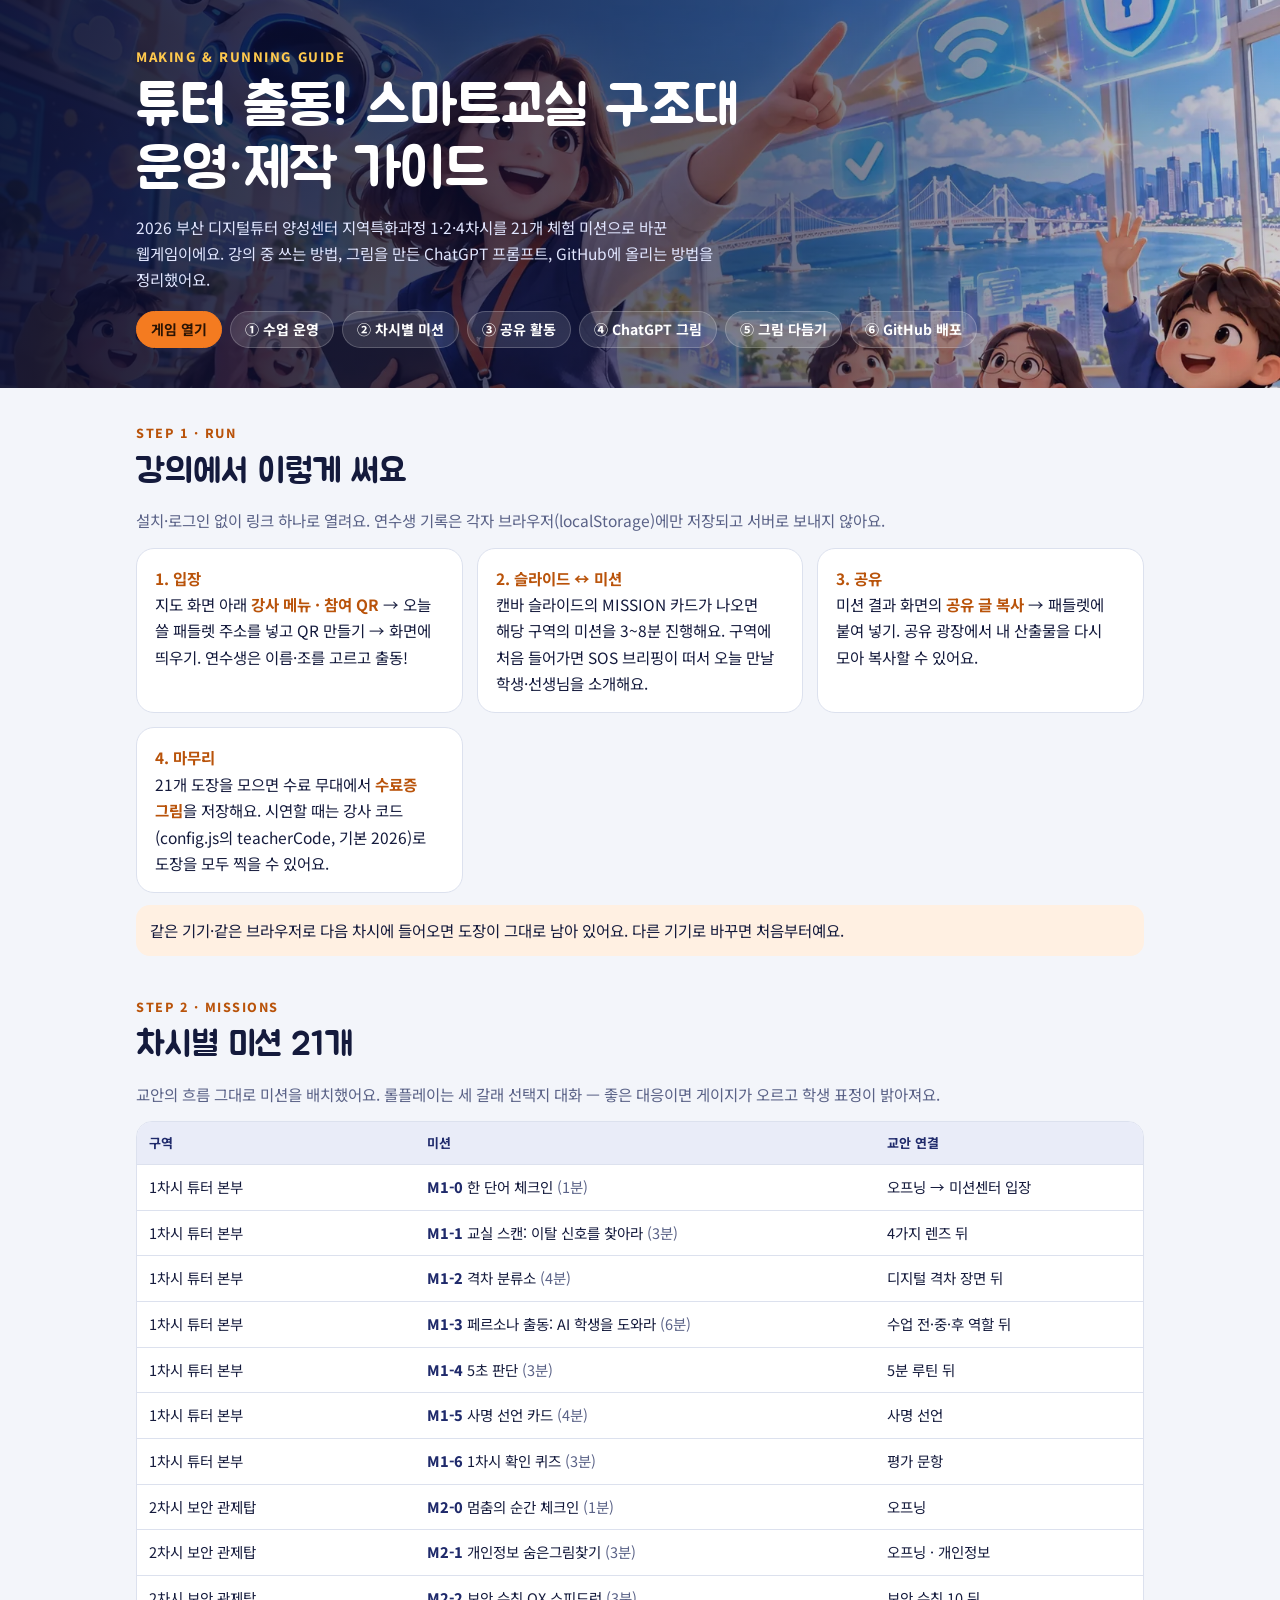
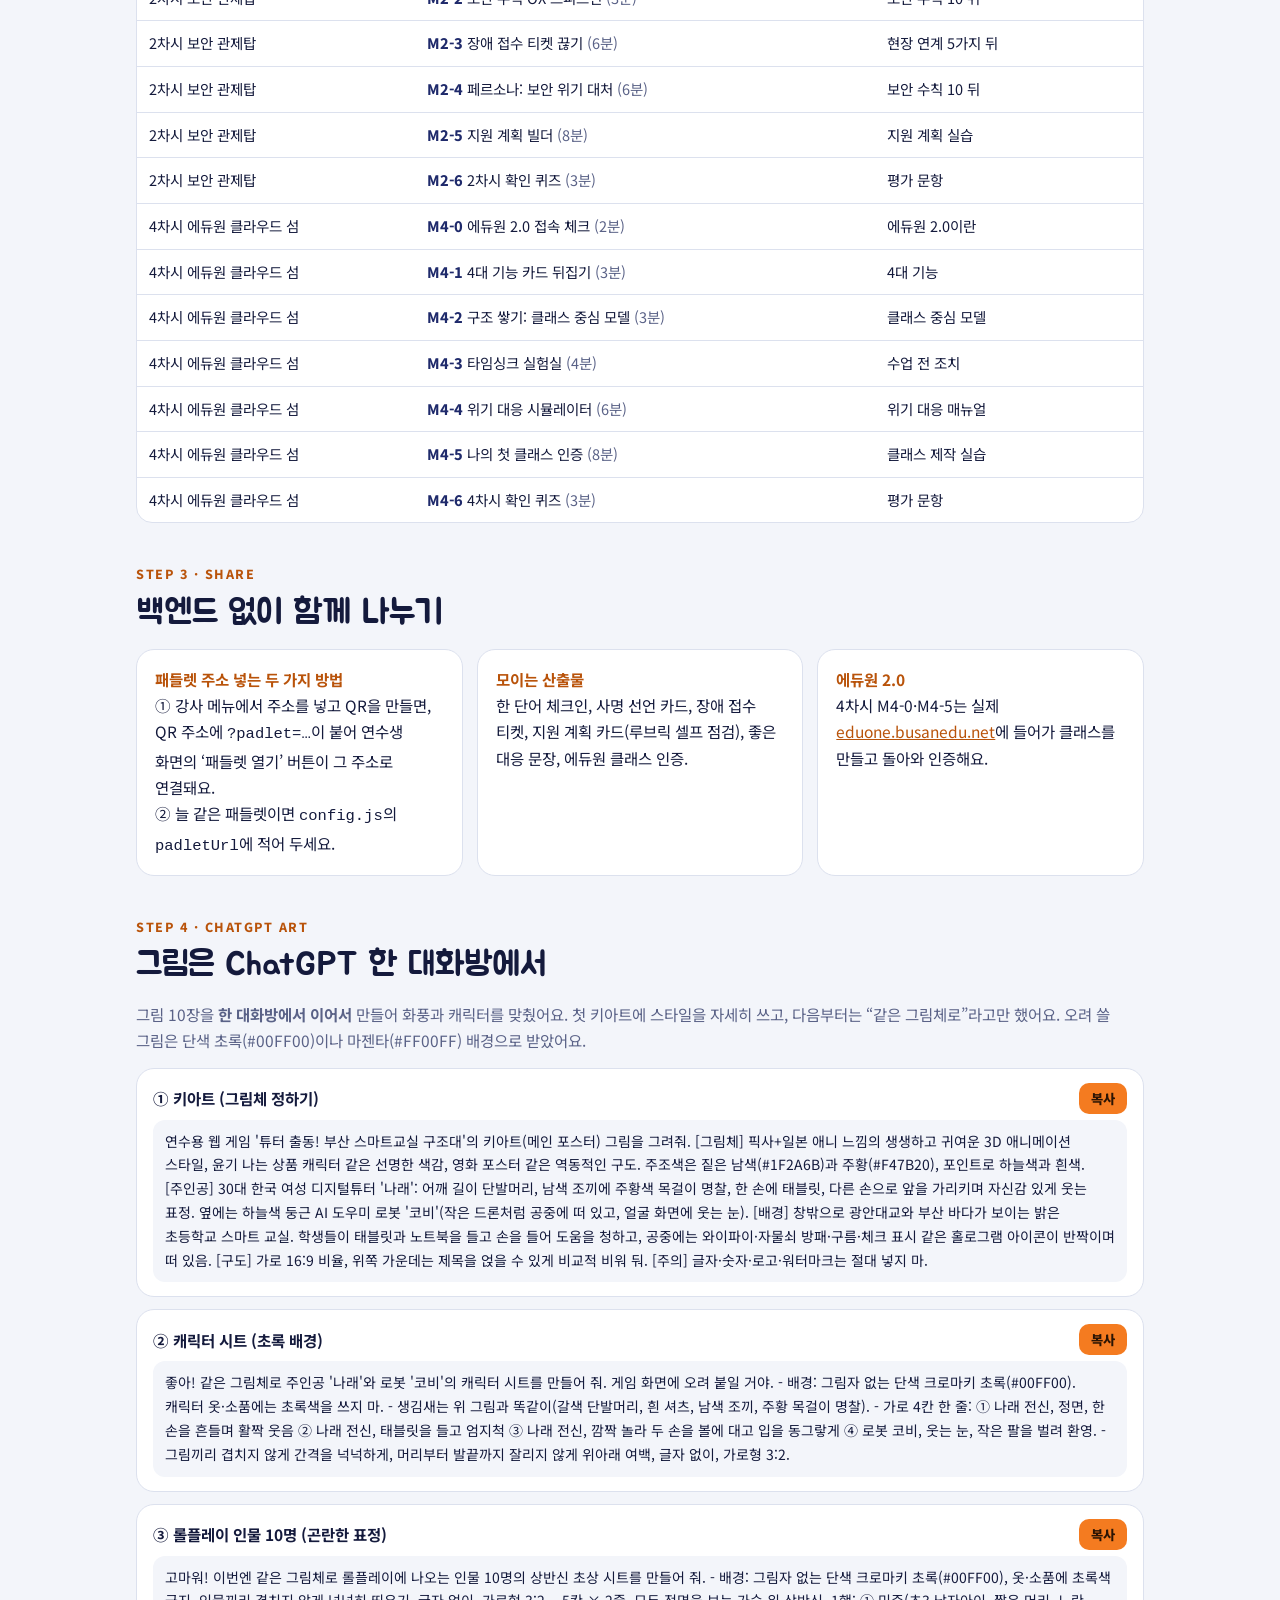
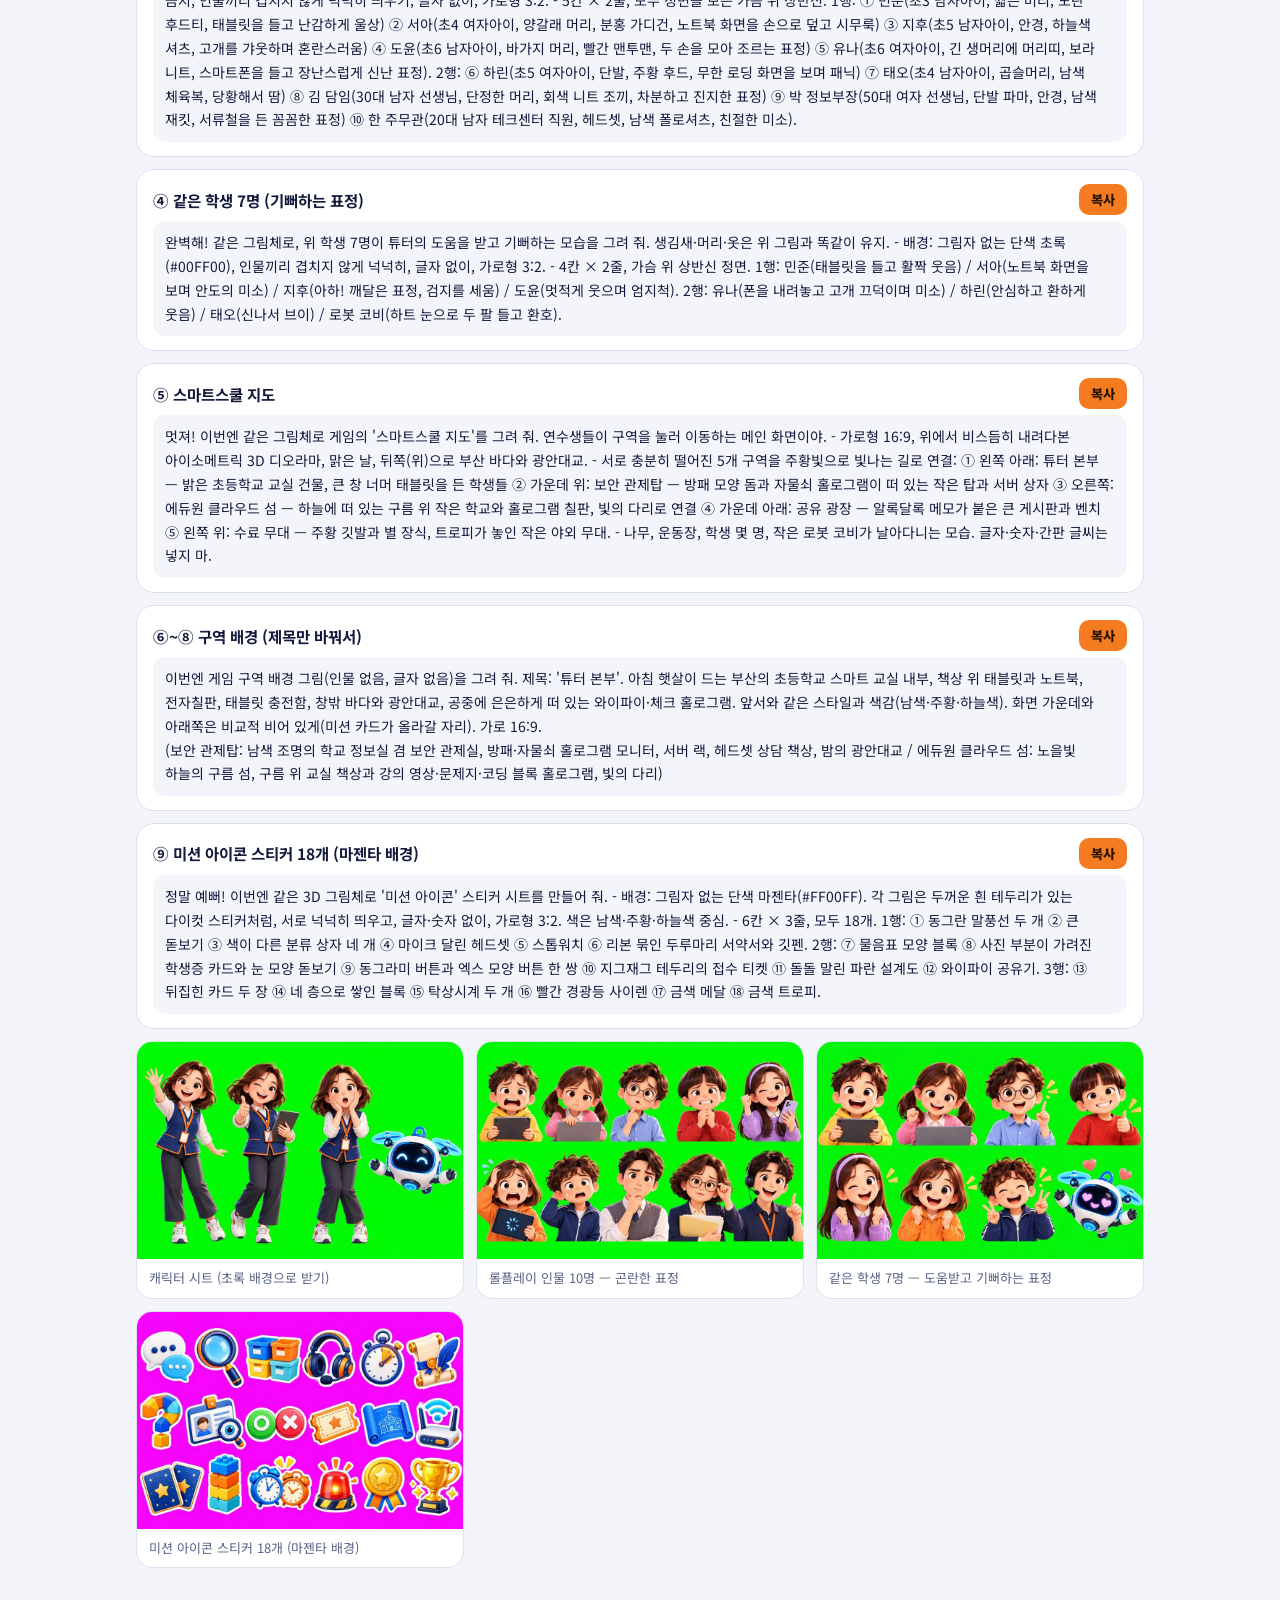
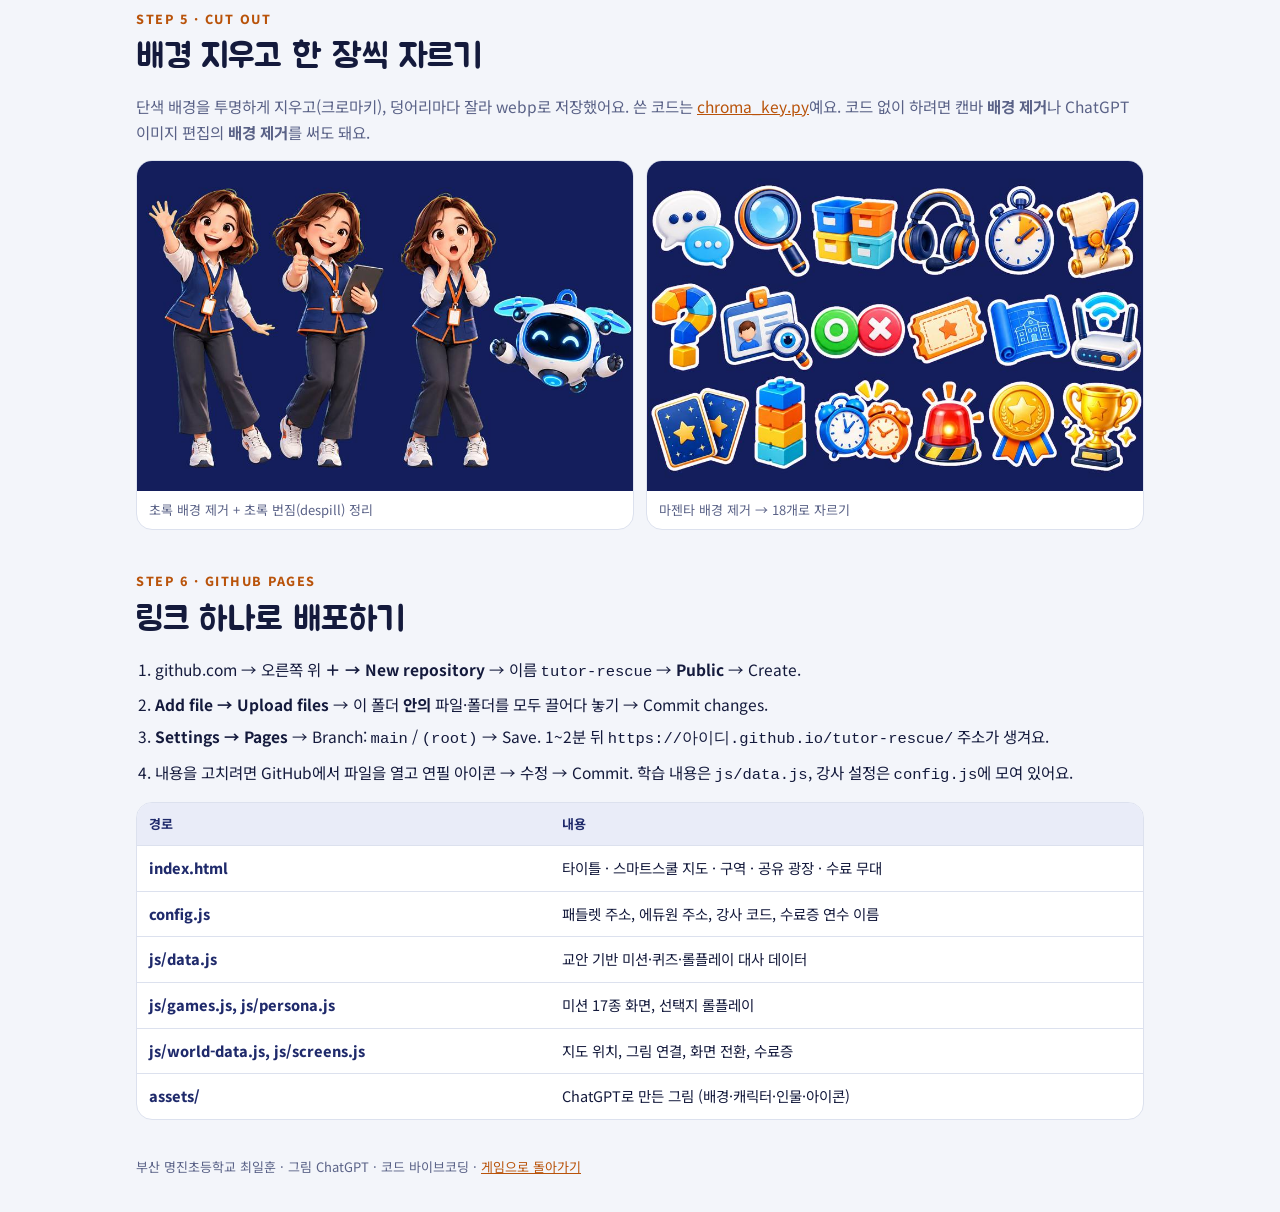
==== guide/index.html @ ffa3e4a9 "튜터 출동! 스마트교실 구조대 첫 배포 2026 부산 디지털튜터 양성센터 지역특화과정 1·2·4차시 체험 미션 웹게임. ChatGPT로 만든 키아트·지도·구역 배경·캐릭터·인물·아" ====
<!doctype html>
<html lang="ko">
<head>
<meta charset="utf-8">
<meta name="viewport" content="width=device-width, initial-scale=1, viewport-fit=cover">
<title>튜터 출동 운영 가이드</title>
<meta name="description" content="튜터 출동! 스마트교실 구조대 — 강의 운영 방법, ChatGPT 그림 프롬프트, GitHub Pages 배포 방법">
<link rel="icon" href="../assets/char/kobi_icon.png">
<link rel="preconnect" href="https://fonts.googleapis.com">
<link rel="preconnect" href="https://fonts.gstatic.com" crossorigin>
<link rel="stylesheet" href="https://fonts.googleapis.com/css2?family=Jua&family=Noto+Sans+KR:wght@400;500;700;800&display=swap">
<style>
:root{--bg:#F3F5FA;--paper:#fff;--ink:#141A3C;--muted:#5A6287;--line:#DCE1EE;--navy:#1F2A6B;--navy-soft:#E9ECF8;--orange:#F47B20;--orange-ink:#B9530A;--orange-soft:#FFF0E2;--deep:#0E1440}
@media (prefers-color-scheme: dark){:root:not([data-theme="light"]){--bg:#0D1230;--paper:#161D45;--ink:#E9ECF8;--muted:#9EA7CF;--line:#2A3368;--navy:#8FA2FF;--navy-soft:#1E2752;--orange-ink:#FFB27A;--orange-soft:#3A2614;color-scheme:dark}}
:root[data-theme="dark"]{--bg:#0D1230;--paper:#161D45;--ink:#E9ECF8;--muted:#9EA7CF;--line:#2A3368;--navy:#8FA2FF;--navy-soft:#1E2752;--orange-ink:#FFB27A;--orange-soft:#3A2614;color-scheme:dark}
*{box-sizing:border-box}
body{margin:0;background:var(--bg);color:var(--ink);font-family:"Noto Sans KR","Apple SD Gothic Neo","Malgun Gothic",system-ui,sans-serif;font-size:15.5px;line-height:1.7;word-break:keep-all;overflow-wrap:break-word}
a{color:var(--orange-ink)}
.hero{position:relative;color:#fff;background:#1B2466 url("../assets/bg/keyart.webp") center/cover no-repeat}
.hero::before{content:"";position:absolute;inset:0;background:linear-gradient(90deg,rgba(10,14,48,.93),rgba(10,14,48,.6) 60%,rgba(10,14,48,.2))}
.wrap{max-width:1040px;margin:0 auto;padding-left:max(16px,env(safe-area-inset-left,0px));padding-right:max(16px,env(safe-area-inset-right,0px))}
.hero .wrap{position:relative;padding-block:46px 40px}
.kick{font-weight:800;letter-spacing:.12em;color:#FFC94D;font-size:13px}
h1{font-family:Jua,"Noto Sans KR",sans-serif;font-weight:400;font-size:clamp(34px,5.6vw,56px);line-height:1.12;margin:8px 0 12px;text-wrap:balance}
.hero p{max-width:620px;color:#E1E6FF;margin:0}
.toc{display:flex;gap:8px;flex-wrap:wrap;margin-top:18px}
.toc a{color:#fff;text-decoration:none;background:rgba(255,255,255,.12);border:1px solid rgba(255,255,255,.2);border-radius:999px;padding:6px 14px;font-weight:700;font-size:14px}
.toc a.go{background:#F47B20;border-color:#F47B20;color:#2A1404}
section{padding-block:34px 6px}
h2{font-family:Jua,"Noto Sans KR",sans-serif;font-weight:400;font-size:clamp(26px,3.4vw,34px);margin:0 0 6px;text-wrap:balance}
h2 small{display:block;font-family:"Noto Sans KR";font-size:12.5px;font-weight:800;letter-spacing:.12em;color:var(--orange-ink)}
h3{font-size:17px;margin:18px 0 6px}
.lead{color:var(--muted);margin:0 0 14px}
.tbl{overflow-x:auto;border:1px solid var(--line);border-radius:16px;background:var(--paper)}
table{border-collapse:collapse;width:100%;min-width:640px;font-size:14.5px}
th,td{text-align:left;padding:10px 12px;border-bottom:1px solid var(--line);vertical-align:top}
th{background:var(--navy-soft);color:var(--navy);font-size:13px}
tr:last-child td{border-bottom:0}
.code{font-weight:800;color:var(--navy);white-space:nowrap}
.cards{display:grid;grid-template-columns:repeat(auto-fit,minmax(250px,1fr));gap:14px}
.card{background:var(--paper);border:1px solid var(--line);border-radius:18px;padding:16px 18px;min-width:0}
.card b{color:var(--orange-ink)}
.prompt{background:var(--paper);border:1px solid var(--line);border-radius:18px;padding:14px 16px;margin-bottom:12px;min-width:0}
.prompt .ph{display:flex;align-items:center;gap:10px;margin-bottom:6px}
.prompt .ph b{font-size:15.5px}
.prompt .ph button{margin-left:auto;appearance:none;border:0;background:var(--orange);color:#2A1404;font-weight:800;border-radius:10px;padding:6px 12px;cursor:pointer;font-family:inherit}
.prompt pre{margin:0;white-space:pre-wrap;font-family:inherit;font-size:14px;color:var(--ink);background:var(--bg);border-radius:12px;padding:10px 12px}
.shots{display:grid;grid-template-columns:repeat(auto-fit,minmax(260px,1fr));gap:12px}
.shots figure{margin:0;background:var(--paper);border:1px solid var(--line);border-radius:16px;overflow:hidden}
.shots img{display:block;width:100%;height:auto}
.shots figcaption{padding:8px 12px;font-size:13px;color:var(--muted)}
ol.steps{padding-left:1.2em;margin:0}
ol.steps li{margin:6px 0}
.note{background:var(--orange-soft);border-radius:14px;padding:12px 14px;margin-top:12px}
footer{padding-block:30px 40px;color:var(--muted);font-size:13px}
img{max-width:100%}
</style>
</head>
<body>
<header class="hero"><div class="wrap">
  <div class="kick">MAKING &amp; RUNNING GUIDE</div>
  <h1>튜터 출동! 스마트교실 구조대<br>운영·제작 가이드</h1>
  <p>2026 부산 디지털튜터 양성센터 지역특화과정 1·2·4차시를 21개 체험 미션으로 바꾼 웹게임이에요. 강의 중 쓰는 방법, 그림을 만든 ChatGPT 프롬프트, GitHub에 올리는 방법을 정리했어요.</p>
  <nav class="toc" aria-label="목차"><a class="go" href="../">게임 열기</a><a href="#run">① 수업 운영</a><a href="#map">② 차시별 미션</a><a href="#share">③ 공유 활동</a><a href="#art">④ ChatGPT 그림</a><a href="#key">⑤ 그림 다듬기</a><a href="#deploy">⑥ GitHub 배포</a></nav>
</div></header>

<main class="wrap">
<section id="run">
  <h2><small>STEP 1 · RUN</small>강의에서 이렇게 써요</h2>
  <p class="lead">설치·로그인 없이 링크 하나로 열려요. 연수생 기록은 각자 브라우저(localStorage)에만 저장되고 서버로 보내지 않아요.</p>
  <div class="cards">
    <div class="card"><b>1. 입장</b><br>지도 화면 아래 <b>강사 메뉴 · 참여 QR</b> → 오늘 쓸 패들렛 주소를 넣고 QR 만들기 → 화면에 띄우기. 연수생은 이름·조를 고르고 출동!</div>
    <div class="card"><b>2. 슬라이드 ↔ 미션</b><br>캔바 슬라이드의 MISSION 카드가 나오면 해당 구역의 미션을 3~8분 진행해요. 구역에 처음 들어가면 SOS 브리핑이 떠서 오늘 만날 학생·선생님을 소개해요.</div>
    <div class="card"><b>3. 공유</b><br>미션 결과 화면의 <b>공유 글 복사</b> → 패들렛에 붙여 넣기. 공유 광장에서 내 산출물을 다시 모아 복사할 수 있어요.</div>
    <div class="card"><b>4. 마무리</b><br>21개 도장을 모으면 수료 무대에서 <b>수료증 그림</b>을 저장해요. 시연할 때는 강사 코드(config.js의 teacherCode, 기본 2026)로 도장을 모두 찍을 수 있어요.</div>
  </div>
  <div class="note">같은 기기·같은 브라우저로 다음 차시에 들어오면 도장이 그대로 남아 있어요. 다른 기기로 바꾸면 처음부터예요.</div>
</section>

<section id="map">
  <h2><small>STEP 2 · MISSIONS</small>차시별 미션 21개</h2>
  <p class="lead">교안의 흐름 그대로 미션을 배치했어요. 롤플레이는 세 갈래 선택지 대화 — 좋은 대응이면 게이지가 오르고 학생 표정이 밝아져요.</p>
  <div class="tbl"><table>
    <thead><tr><th>구역</th><th>미션</th><th>교안 연결</th></tr></thead>
    <tbody id="mtable"></tbody>
  </table></div>
</section>

<section id="share">
  <h2><small>STEP 3 · SHARE</small>백엔드 없이 함께 나누기</h2>
  <div class="cards">
    <div class="card"><b>패들렛 주소 넣는 두 가지 방법</b><br>① 강사 메뉴에서 주소를 넣고 QR을 만들면, QR 주소에 <code>?padlet=…</code>이 붙어 연수생 화면의 ‘패들렛 열기’ 버튼이 그 주소로 연결돼요.<br>② 늘 같은 패들렛이면 <code>config.js</code>의 <code>padletUrl</code>에 적어 두세요.</div>
    <div class="card"><b>모이는 산출물</b><br>한 단어 체크인, 사명 선언 카드, 장애 접수 티켓, 지원 계획 카드(루브릭 셀프 점검), 좋은 대응 문장, 에듀원 클래스 인증.</div>
    <div class="card"><b>에듀원 2.0</b><br>4차시 M4-0·M4-5는 실제 <a href="https://eduone.busanedu.net" target="_blank" rel="noopener">eduone.busanedu.net</a>에 들어가 클래스를 만들고 돌아와 인증해요.</div>
  </div>
</section>

<section id="art">
  <h2><small>STEP 4 · CHATGPT ART</small>그림은 ChatGPT 한 대화방에서</h2>
  <p class="lead">그림 10장을 <b>한 대화방에서 이어서</b> 만들어 화풍과 캐릭터를 맞췄어요. 첫 키아트에 스타일을 자세히 쓰고, 다음부터는 “같은 그림체로”라고만 했어요. 오려 쓸 그림은 단색 초록(#00FF00)이나 마젠타(#FF00FF) 배경으로 받았어요.</p>
  <div id="prompts"></div>
  <div class="shots">
    <figure><img src="img/sheet_tutor.jpg" alt="초록 배경의 나래 튜터와 코비 캐릭터 시트" loading="lazy"><figcaption>캐릭터 시트 (초록 배경으로 받기)</figcaption></figure>
    <figure><img src="img/sheet_people.jpg" alt="학생과 선생님 10명 초상 시트" loading="lazy"><figcaption>롤플레이 인물 10명 — 곤란한 표정</figcaption></figure>
    <figure><img src="img/sheet_happy.jpg" alt="학생 7명이 기뻐하는 초상 시트" loading="lazy"><figcaption>같은 학생 7명 — 도움받고 기뻐하는 표정</figcaption></figure>
    <figure><img src="img/sheet_icons.jpg" alt="마젠타 배경의 미션 아이콘 스티커 18개" loading="lazy"><figcaption>미션 아이콘 스티커 18개 (마젠타 배경)</figcaption></figure>
  </div>
</section>

<section id="key">
  <h2><small>STEP 5 · CUT OUT</small>배경 지우고 한 장씩 자르기</h2>
  <p class="lead">단색 배경을 투명하게 지우고(크로마키), 덩어리마다 잘라 webp로 저장했어요. 쓴 코드는 <a href="chroma_key.py">chroma_key.py</a>예요. 코드 없이 하려면 캔바 <b>배경 제거</b>나 ChatGPT 이미지 편집의 <b>배경 제거</b>를 써도 돼요.</p>
  <div class="shots">
    <figure><img src="img/sheet_tutor_after.jpg" alt="배경을 지운 캐릭터 시트" loading="lazy"><figcaption>초록 배경 제거 + 초록 번짐(despill) 정리</figcaption></figure>
    <figure><img src="img/sheet_icons_after.jpg" alt="배경을 지운 아이콘 시트" loading="lazy"><figcaption>마젠타 배경 제거 → 18개로 자르기</figcaption></figure>
  </div>
</section>

<section id="deploy">
  <h2><small>STEP 6 · GITHUB PAGES</small>링크 하나로 배포하기</h2>
  <ol class="steps">
    <li>github.com → 오른쪽 위 <b>＋ → New repository</b> → 이름 <code>tutor-rescue</code> → <b>Public</b> → Create.</li>
    <li><b>Add file → Upload files</b> → 이 폴더 <b>안의</b> 파일·폴더를 모두 끌어다 놓기 → Commit changes.</li>
    <li><b>Settings → Pages</b> → Branch: <code>main</code> / <code>(root)</code> → Save. 1~2분 뒤 <code>https://아이디.github.io/tutor-rescue/</code> 주소가 생겨요.</li>
    <li>내용을 고치려면 GitHub에서 파일을 열고 연필 아이콘 → 수정 → Commit. 학습 내용은 <code>js/data.js</code>, 강사 설정은 <code>config.js</code>에 모여 있어요.</li>
  </ol>
  <div class="tbl" style="margin-top:14px"><table>
    <thead><tr><th>경로</th><th>내용</th></tr></thead>
    <tbody>
      <tr><td class="code">index.html</td><td>타이틀 · 스마트스쿨 지도 · 구역 · 공유 광장 · 수료 무대</td></tr>
      <tr><td class="code">config.js</td><td>패들렛 주소, 에듀원 주소, 강사 코드, 수료증 연수 이름</td></tr>
      <tr><td class="code">js/data.js</td><td>교안 기반 미션·퀴즈·롤플레이 대사 데이터</td></tr>
      <tr><td class="code">js/games.js, js/persona.js</td><td>미션 17종 화면, 선택지 롤플레이</td></tr>
      <tr><td class="code">js/world-data.js, js/screens.js</td><td>지도 위치, 그림 연결, 화면 전환, 수료증</td></tr>
      <tr><td class="code">assets/</td><td>ChatGPT로 만든 그림 (배경·캐릭터·인물·아이콘)</td></tr>
    </tbody>
  </table></div>
</section>
</main>
<footer class="wrap">부산 명진초등학교 최일훈 · 그림 ChatGPT · 코드 바이브코딩 · <a href="../">게임으로 돌아가기</a></footer>

<script src="../js/data.js"></script>
<script>
const ZN = {s1: "1차시 튜터 본부", s2: "2차시 보안 관제탑", s4: "4차시 에듀원 클라우드 섬"};
const LINK = {
  "m1-0":"오프닝 → 미션센터 입장","m1-1":"4가지 렌즈 뒤","m1-2":"디지털 격차 장면 뒤","m1-3":"수업 전·중·후 역할 뒤","m1-4":"5분 루틴 뒤","m1-5":"사명 선언","m1-6":"평가 문항",
  "m2-0":"오프닝","m2-1":"오프닝 · 개인정보","m2-2":"보안 수칙 10 뒤","m2-3":"현장 연계 5가지 뒤","m2-4":"보안 수칙 10 뒤","m2-5":"지원 계획 실습","m2-6":"평가 문항",
  "m4-0":"에듀원 2.0이란","m4-1":"4대 기능","m4-2":"클래스 중심 모델","m4-3":"수업 전 조치","m4-4":"위기 대응 매뉴얼","m4-5":"클래스 제작 실습","m4-6":"평가 문항"};
const esc = v => String(v).replace(/[&<>"']/g, c => ({"&":"&amp;","<":"&lt;",">":"&gt;",'"':"&quot;","'":"&#39;"}[c]));
document.getElementById("mtable").innerHTML = MISSIONS.map(m => `<tr><td>${ZN[m.s]}</td><td><span class="code">${m.code}</span> ${esc(m.title)} <span style="color:var(--muted)">(${esc(m.time)})</span></td><td>${esc(LINK[m.id] || "")}</td></tr>`).join("");
const PROMPTS = [
  ["① 키아트 (그림체 정하기)", "연수용 웹 게임 '튜터 출동! 부산 스마트교실 구조대'의 키아트(메인 포스터) 그림을 그려줘. [그림체] 픽사+일본 애니 느낌의 생생하고 귀여운 3D 애니메이션 스타일, 윤기 나는 상품 캐릭터 같은 선명한 색감, 영화 포스터 같은 역동적인 구도. 주조색은 짙은 남색(#1F2A6B)과 주황(#F47B20), 포인트로 하늘색과 흰색. [주인공] 30대 한국 여성 디지털튜터 '나래': 어깨 길이 단발머리, 남색 조끼에 주황색 목걸이 명찰, 한 손에 태블릿, 다른 손으로 앞을 가리키며 자신감 있게 웃는 표정. 옆에는 하늘색 둥근 AI 도우미 로봇 '코비'(작은 드론처럼 공중에 떠 있고, 얼굴 화면에 웃는 눈). [배경] 창밖으로 광안대교와 부산 바다가 보이는 밝은 초등학교 스마트 교실. 학생들이 태블릿과 노트북을 들고 손을 들어 도움을 청하고, 공중에는 와이파이·자물쇠 방패·구름·체크 표시 같은 홀로그램 아이콘이 반짝이며 떠 있음. [구도] 가로 16:9 비율, 위쪽 가운데는 제목을 얹을 수 있게 비교적 비워 둬. [주의] 글자·숫자·로고·워터마크는 절대 넣지 마."],
  ["② 캐릭터 시트 (초록 배경)", "좋아! 같은 그림체로 주인공 '나래'와 로봇 '코비'의 캐릭터 시트를 만들어 줘. 게임 화면에 오려 붙일 거야. - 배경: 그림자 없는 단색 크로마키 초록(#00FF00). 캐릭터 옷·소품에는 초록색을 쓰지 마. - 생김새는 위 그림과 똑같이(갈색 단발머리, 흰 셔츠, 남색 조끼, 주황 목걸이 명찰). - 가로 4칸 한 줄: ① 나래 전신, 정면, 한 손을 흔들며 활짝 웃음 ② 나래 전신, 태블릿을 들고 엄지척 ③ 나래 전신, 깜짝 놀라 두 손을 볼에 대고 입을 동그랗게 ④ 로봇 코비, 웃는 눈, 작은 팔을 벌려 환영. - 그림끼리 겹치지 않게 간격을 넉넉하게, 머리부터 발끝까지 잘리지 않게 위아래 여백, 글자 없이, 가로형 3:2."],
  ["③ 롤플레이 인물 10명 (곤란한 표정)", "고마워! 이번엔 같은 그림체로 롤플레이에 나오는 인물 10명의 상반신 초상 시트를 만들어 줘. - 배경: 그림자 없는 단색 크로마키 초록(#00FF00), 옷·소품에 초록색 금지, 인물끼리 겹치지 않게 넉넉히 띄우기, 글자 없이, 가로형 3:2. - 5칸 × 2줄, 모두 정면을 보는 가슴 위 상반신. 1행: ① 민준(초3 남자아이, 짧은 머리, 노란 후드티, 태블릿을 들고 난감하게 울상) ② 서아(초4 여자아이, 양갈래 머리, 분홍 가디건, 노트북 화면을 손으로 덮고 시무룩) ③ 지후(초5 남자아이, 안경, 하늘색 셔츠, 고개를 갸웃하며 혼란스러움) ④ 도윤(초6 남자아이, 바가지 머리, 빨간 맨투맨, 두 손을 모아 조르는 표정) ⑤ 유나(초6 여자아이, 긴 생머리에 머리띠, 보라 니트, 스마트폰을 들고 장난스럽게 신난 표정). 2행: ⑥ 하린(초5 여자아이, 단발, 주황 후드, 무한 로딩 화면을 보며 패닉) ⑦ 태오(초4 남자아이, 곱슬머리, 남색 체육복, 당황해서 땀) ⑧ 김 담임(30대 남자 선생님, 단정한 머리, 회색 니트 조끼, 차분하고 진지한 표정) ⑨ 박 정보부장(50대 여자 선생님, 단발 파마, 안경, 남색 재킷, 서류철을 든 꼼꼼한 표정) ⑩ 한 주무관(20대 남자 테크센터 직원, 헤드셋, 남색 폴로셔츠, 친절한 미소)."],
  ["④ 같은 학생 7명 (기뻐하는 표정)", "완벽해! 같은 그림체로, 위 학생 7명이 튜터의 도움을 받고 기뻐하는 모습을 그려 줘. 생김새·머리·옷은 위 그림과 똑같이 유지. - 배경: 그림자 없는 단색 초록(#00FF00), 인물끼리 겹치지 않게 넉넉히, 글자 없이, 가로형 3:2. - 4칸 × 2줄, 가슴 위 상반신 정면. 1행: 민준(태블릿을 들고 활짝 웃음) / 서아(노트북 화면을 보며 안도의 미소) / 지후(아하! 깨달은 표정, 검지를 세움) / 도윤(멋적게 웃으며 엄지척). 2행: 유나(폰을 내려놓고 고개 끄덕이며 미소) / 하린(안심하고 환하게 웃음) / 태오(신나서 브이) / 로봇 코비(하트 눈으로 두 팔 들고 환호)."],
  ["⑤ 스마트스쿨 지도", "멋져! 이번엔 같은 그림체로 게임의 '스마트스쿨 지도'를 그려 줘. 연수생들이 구역을 눌러 이동하는 메인 화면이야. - 가로형 16:9, 위에서 비스듬히 내려다본 아이소메트릭 3D 디오라마, 맑은 날, 뒤쪽(위)으로 부산 바다와 광안대교. - 서로 충분히 떨어진 5개 구역을 주황빛으로 빛나는 길로 연결: ① 왼쪽 아래: 튜터 본부 — 밝은 초등학교 교실 건물, 큰 창 너머 태블릿을 든 학생들 ② 가운데 위: 보안 관제탑 — 방패 모양 돔과 자물쇠 홀로그램이 떠 있는 작은 탑과 서버 상자 ③ 오른쪽: 에듀원 클라우드 섬 — 하늘에 떠 있는 구름 위 작은 학교와 홀로그램 칠판, 빛의 다리로 연결 ④ 가운데 아래: 공유 광장 — 알록달록 메모가 붙은 큰 게시판과 벤치 ⑤ 왼쪽 위: 수료 무대 — 주황 깃발과 별 장식, 트로피가 놓인 작은 야외 무대. - 나무, 운동장, 학생 몇 명, 작은 로봇 코비가 날아다니는 모습. 글자·숫자·간판 글씨는 넣지 마."],
  ["⑥~⑧ 구역 배경 (제목만 바꿔서)", "이번엔 게임 구역 배경 그림(인물 없음, 글자 없음)을 그려 줘. 제목: '튜터 본부'. 아침 햇살이 드는 부산의 초등학교 스마트 교실 내부, 책상 위 태블릿과 노트북, 전자칠판, 태블릿 충전함, 창밖 바다와 광안대교, 공중에 은은하게 떠 있는 와이파이·체크 홀로그램. 앞서와 같은 스타일과 색감(남색·주황·하늘색). 화면 가운데와 아래쪽은 비교적 비어 있게(미션 카드가 올라갈 자리). 가로 16:9.\n(보안 관제탑: 남색 조명의 학교 정보실 겸 보안 관제실, 방패·자물쇠 홀로그램 모니터, 서버 랙, 헤드셋 상담 책상, 밤의 광안대교 / 에듀원 클라우드 섬: 노을빛 하늘의 구름 섬, 구름 위 교실 책상과 강의 영상·문제지·코딩 블록 홀로그램, 빛의 다리)"],
  ["⑨ 미션 아이콘 스티커 18개 (마젠타 배경)", "정말 예뻐! 이번엔 같은 3D 그림체로 '미션 아이콘' 스티커 시트를 만들어 줘. - 배경: 그림자 없는 단색 마젠타(#FF00FF). 각 그림은 두꺼운 흰 테두리가 있는 다이컷 스티커처럼, 서로 넉넉히 띄우고, 글자·숫자 없이, 가로형 3:2. 색은 남색·주황·하늘색 중심. - 6칸 × 3줄, 모두 18개. 1행: ① 동그란 말풍선 두 개 ② 큰 돋보기 ③ 색이 다른 분류 상자 네 개 ④ 마이크 달린 헤드셋 ⑤ 스톱워치 ⑥ 리본 묶인 두루마리 서약서와 깃펜. 2행: ⑦ 물음표 모양 블록 ⑧ 사진 부분이 가려진 학생증 카드와 눈 모양 돋보기 ⑨ 동그라미 버튼과 엑스 모양 버튼 한 쌍 ⑩ 지그재그 테두리의 접수 티켓 ⑪ 돌돌 말린 파란 설계도 ⑫ 와이파이 공유기. 3행: ⑬ 뒤집힌 카드 두 장 ⑭ 네 층으로 쌓인 블록 ⑮ 탁상시계 두 개 ⑯ 빨간 경광등 사이렌 ⑰ 금색 메달 ⑱ 금색 트로피."]
];
document.getElementById("prompts").innerHTML = PROMPTS.map((p, i) => `<div class="prompt"><div class="ph"><b>${esc(p[0])}</b><button type="button" data-i="${i}">복사</button></div><pre>${esc(p[1])}</pre></div>`).join("");
document.getElementById("prompts").addEventListener("click", async e => {
  const b = e.target.closest("button[data-i]"); if (!b) return;
  const t = PROMPTS[+b.dataset.i][1];
  try { await navigator.clipboard.writeText(t); b.textContent = "복사됨"; } catch (err) { const pre = b.closest(".prompt").querySelector("pre"); const r = document.createRange(); r.selectNodeContents(pre); const s = getSelection(); s.removeAllRanges(); s.addRange(r); b.textContent = "선택됨 · Ctrl+C"; }
  setTimeout(() => b.textContent = "복사", 1600);
});
</script>
</body>
</html>
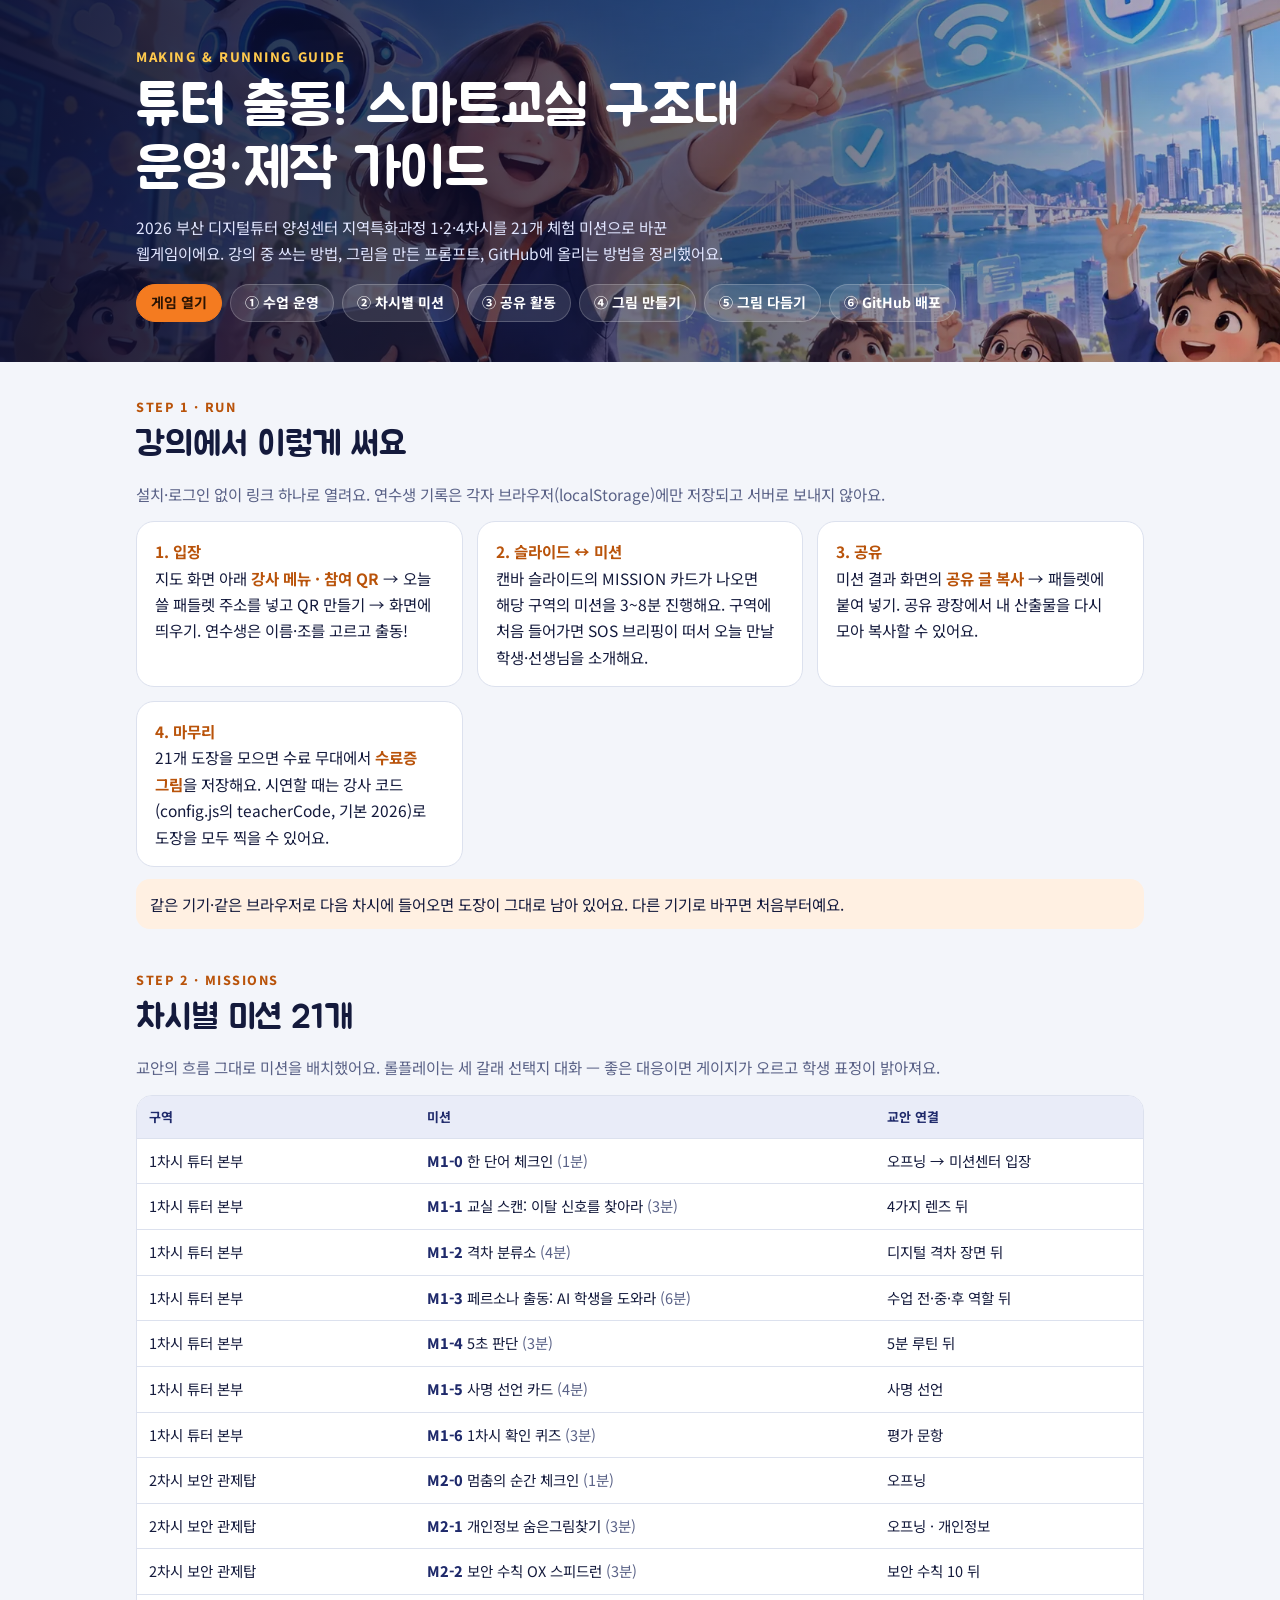
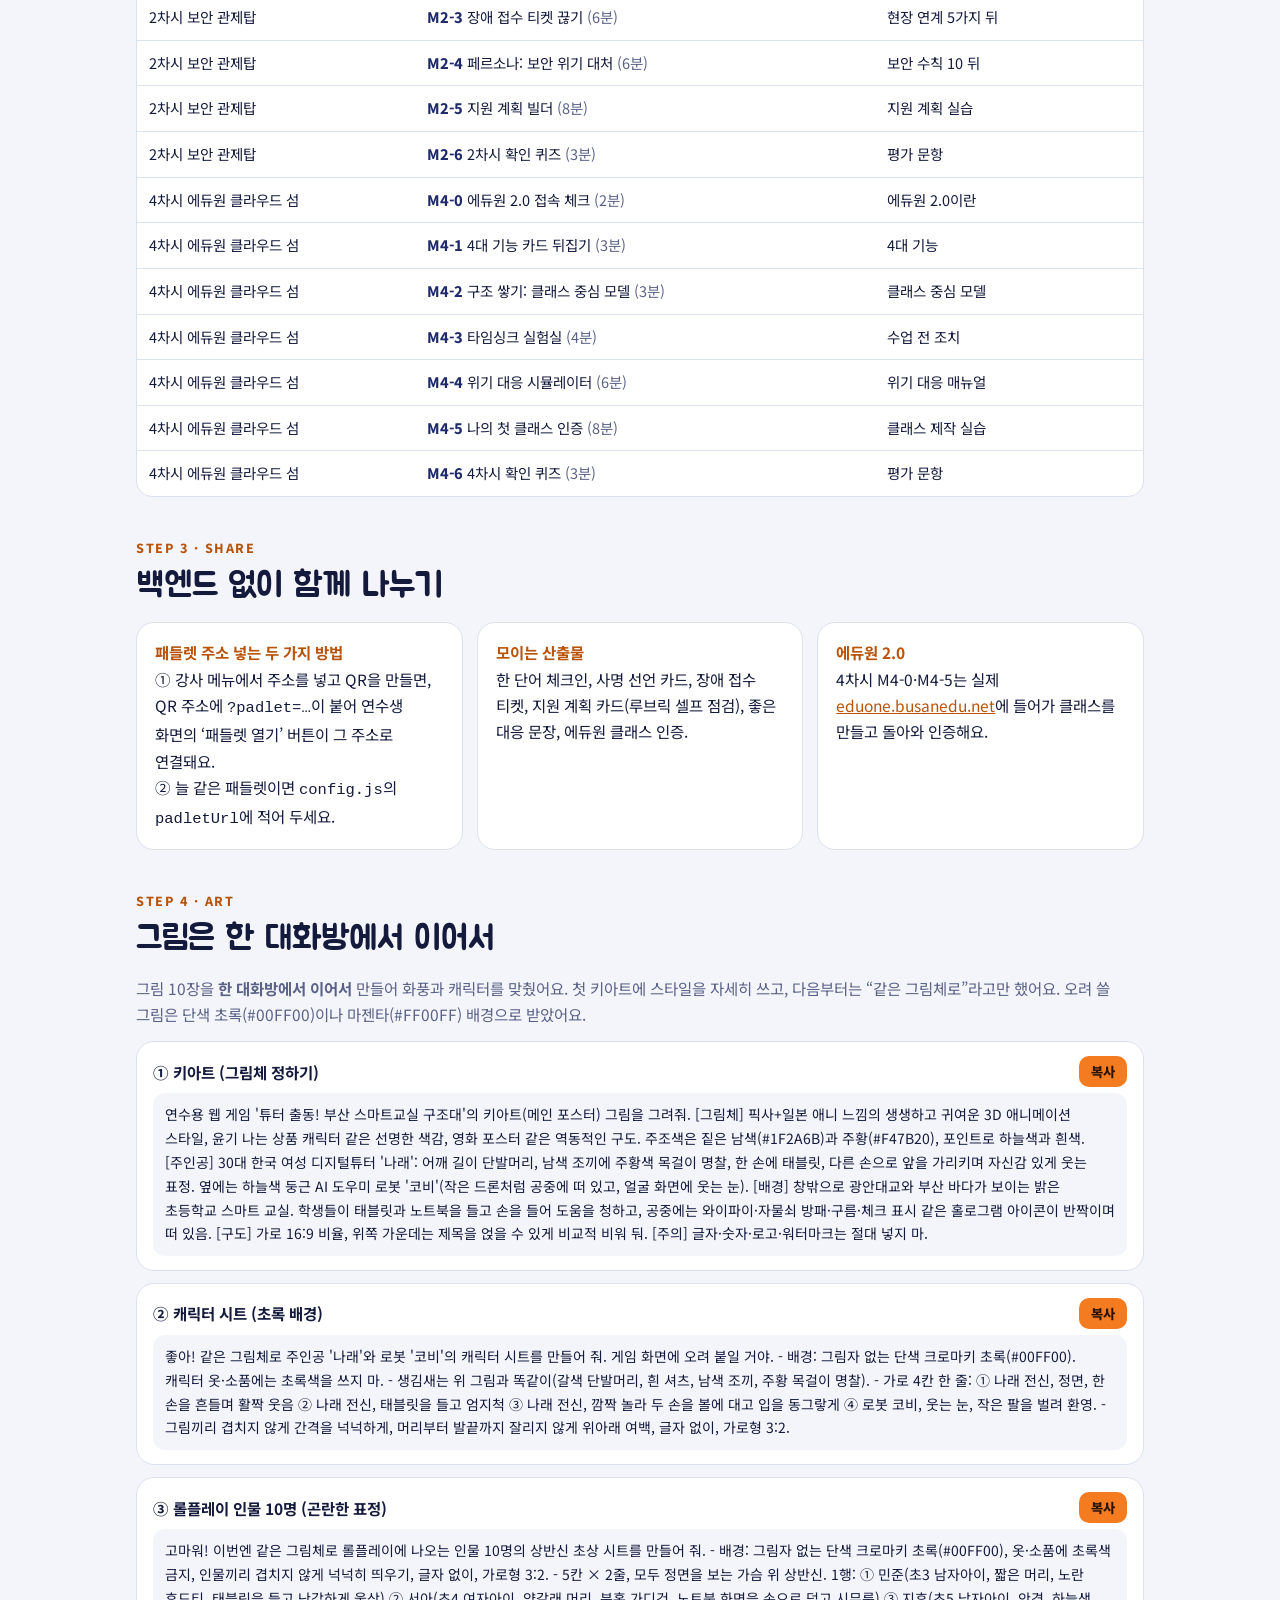
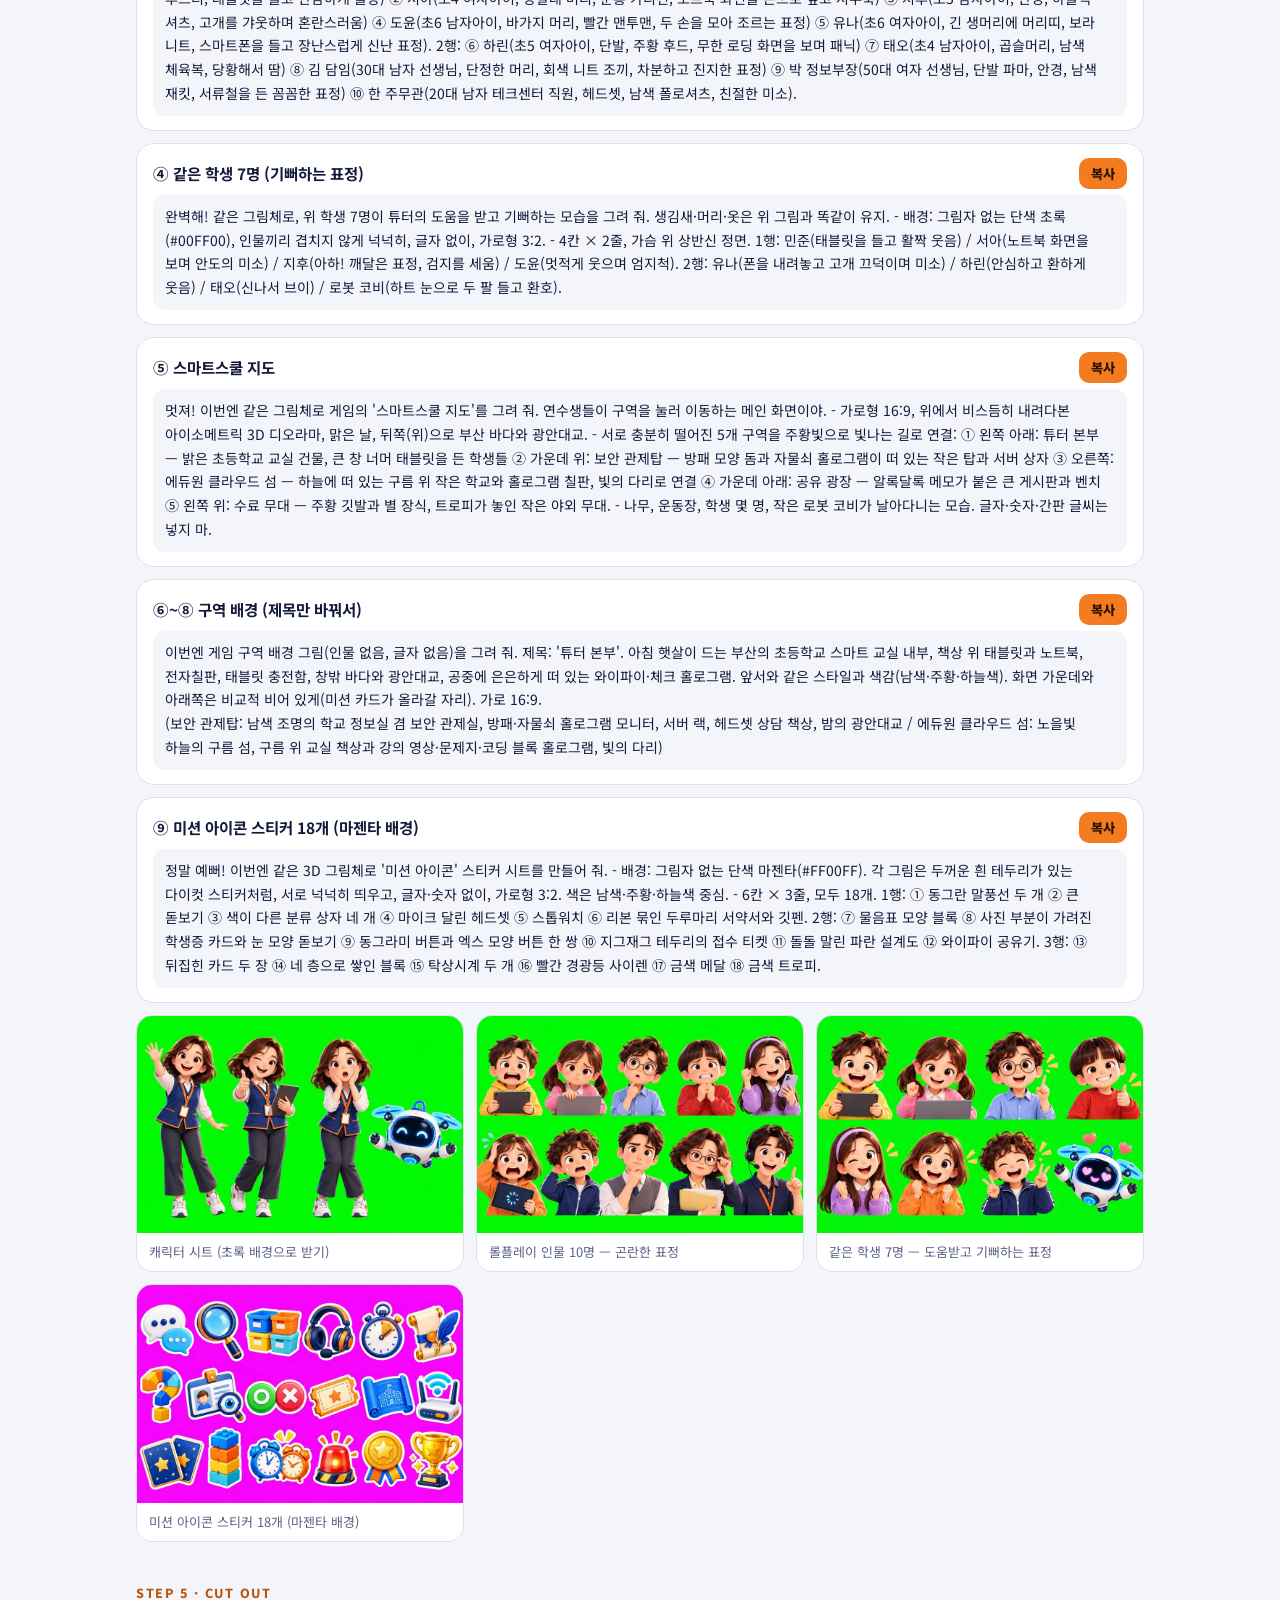
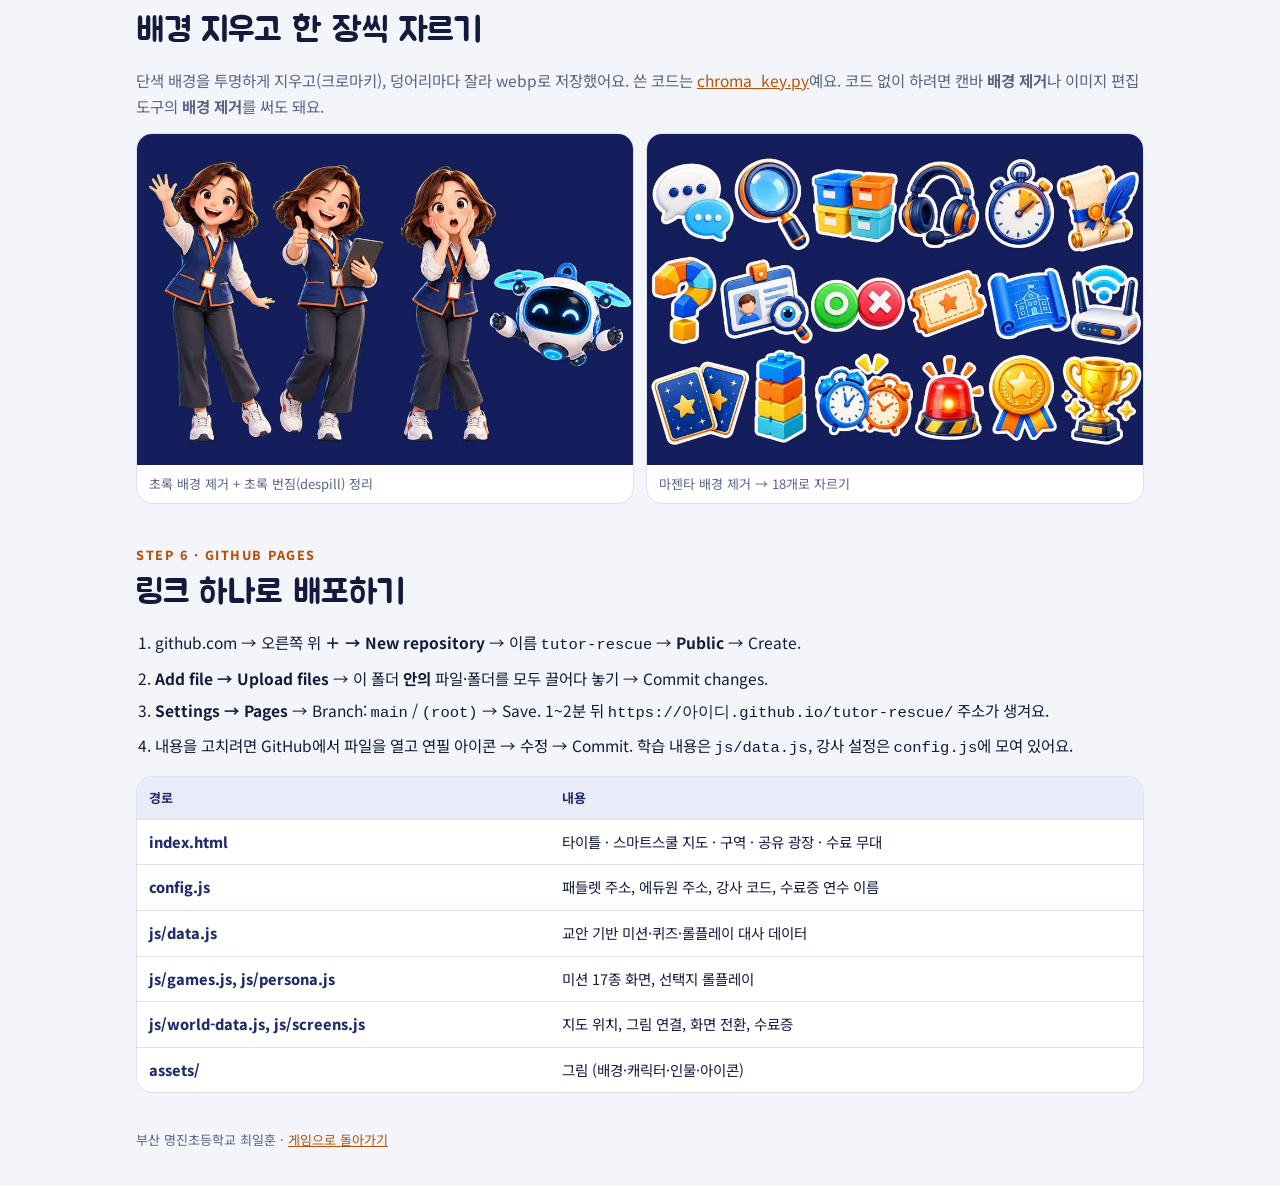
==== commit 7b3a2187: "제작 도구 표기(ChatGPT·바이브코딩) 문구 삭제 Co-Authored-By: Claude Opus 5.5 <noreply@anthropic.com> Claude-Session" ====
--- a/guide/index.html
+++ b/guide/index.html
@@ -4,7 +4,7 @@
 <meta charset="utf-8">
 <meta name="viewport" content="width=device-width, initial-scale=1, viewport-fit=cover">
 <title>튜터 출동 운영 가이드</title>
-<meta name="description" content="튜터 출동! 스마트교실 구조대 — 강의 운영 방법, ChatGPT 그림 프롬프트, GitHub Pages 배포 방법">
+<meta name="description" content="튜터 출동! 스마트교실 구조대 — 강의 운영 방법, 그림 프롬프트, GitHub Pages 배포 방법">
 <link rel="icon" href="../assets/char/kobi_icon.png">
 <link rel="preconnect" href="https://fonts.googleapis.com">
 <link rel="preconnect" href="https://fonts.gstatic.com" crossorigin>
@@ -60,8 +60,8 @@
 <header class="hero"><div class="wrap">
   <div class="kick">MAKING &amp; RUNNING GUIDE</div>
   <h1>튜터 출동! 스마트교실 구조대<br>운영·제작 가이드</h1>
-  <p>2026 부산 디지털튜터 양성센터 지역특화과정 1·2·4차시를 21개 체험 미션으로 바꾼 웹게임이에요. 강의 중 쓰는 방법, 그림을 만든 ChatGPT 프롬프트, GitHub에 올리는 방법을 정리했어요.</p>
-  <nav class="toc" aria-label="목차"><a class="go" href="../">게임 열기</a><a href="#run">① 수업 운영</a><a href="#map">② 차시별 미션</a><a href="#share">③ 공유 활동</a><a href="#art">④ ChatGPT 그림</a><a href="#key">⑤ 그림 다듬기</a><a href="#deploy">⑥ GitHub 배포</a></nav>
+  <p>2026 부산 디지털튜터 양성센터 지역특화과정 1·2·4차시를 21개 체험 미션으로 바꾼 웹게임이에요. 강의 중 쓰는 방법, 그림을 만든 프롬프트, GitHub에 올리는 방법을 정리했어요.</p>
+  <nav class="toc" aria-label="목차"><a class="go" href="../">게임 열기</a><a href="#run">① 수업 운영</a><a href="#map">② 차시별 미션</a><a href="#share">③ 공유 활동</a><a href="#art">④ 그림 만들기</a><a href="#key">⑤ 그림 다듬기</a><a href="#deploy">⑥ GitHub 배포</a></nav>
 </div></header>
 
 <main class="wrap">
@@ -96,7 +96,7 @@
 </section>
 
 <section id="art">
-  <h2><small>STEP 4 · CHATGPT ART</small>그림은 ChatGPT 한 대화방에서</h2>
+  <h2><small>STEP 4 · ART</small>그림은 한 대화방에서 이어서</h2>
   <p class="lead">그림 10장을 <b>한 대화방에서 이어서</b> 만들어 화풍과 캐릭터를 맞췄어요. 첫 키아트에 스타일을 자세히 쓰고, 다음부터는 “같은 그림체로”라고만 했어요. 오려 쓸 그림은 단색 초록(#00FF00)이나 마젠타(#FF00FF) 배경으로 받았어요.</p>
   <div id="prompts"></div>
   <div class="shots">
@@ -109,7 +109,7 @@
 
 <section id="key">
   <h2><small>STEP 5 · CUT OUT</small>배경 지우고 한 장씩 자르기</h2>
-  <p class="lead">단색 배경을 투명하게 지우고(크로마키), 덩어리마다 잘라 webp로 저장했어요. 쓴 코드는 <a href="chroma_key.py">chroma_key.py</a>예요. 코드 없이 하려면 캔바 <b>배경 제거</b>나 ChatGPT 이미지 편집의 <b>배경 제거</b>를 써도 돼요.</p>
+  <p class="lead">단색 배경을 투명하게 지우고(크로마키), 덩어리마다 잘라 webp로 저장했어요. 쓴 코드는 <a href="chroma_key.py">chroma_key.py</a>예요. 코드 없이 하려면 캔바 <b>배경 제거</b>나 이미지 편집 도구의 <b>배경 제거</b>를 써도 돼요.</p>
   <div class="shots">
     <figure><img src="img/sheet_tutor_after.jpg" alt="배경을 지운 캐릭터 시트" loading="lazy"><figcaption>초록 배경 제거 + 초록 번짐(despill) 정리</figcaption></figure>
     <figure><img src="img/sheet_icons_after.jpg" alt="배경을 지운 아이콘 시트" loading="lazy"><figcaption>마젠타 배경 제거 → 18개로 자르기</figcaption></figure>
@@ -132,12 +132,12 @@
       <tr><td class="code">js/data.js</td><td>교안 기반 미션·퀴즈·롤플레이 대사 데이터</td></tr>
       <tr><td class="code">js/games.js, js/persona.js</td><td>미션 17종 화면, 선택지 롤플레이</td></tr>
       <tr><td class="code">js/world-data.js, js/screens.js</td><td>지도 위치, 그림 연결, 화면 전환, 수료증</td></tr>
-      <tr><td class="code">assets/</td><td>ChatGPT로 만든 그림 (배경·캐릭터·인물·아이콘)</td></tr>
+      <tr><td class="code">assets/</td><td>그림 (배경·캐릭터·인물·아이콘)</td></tr>
     </tbody>
   </table></div>
 </section>
 </main>
-<footer class="wrap">부산 명진초등학교 최일훈 · 그림 ChatGPT · 코드 바이브코딩 · <a href="../">게임으로 돌아가기</a></footer>
+<footer class="wrap">부산 명진초등학교 최일훈 · <a href="../">게임으로 돌아가기</a></footer>
 
 <script src="../js/data.js"></script>
 <script>
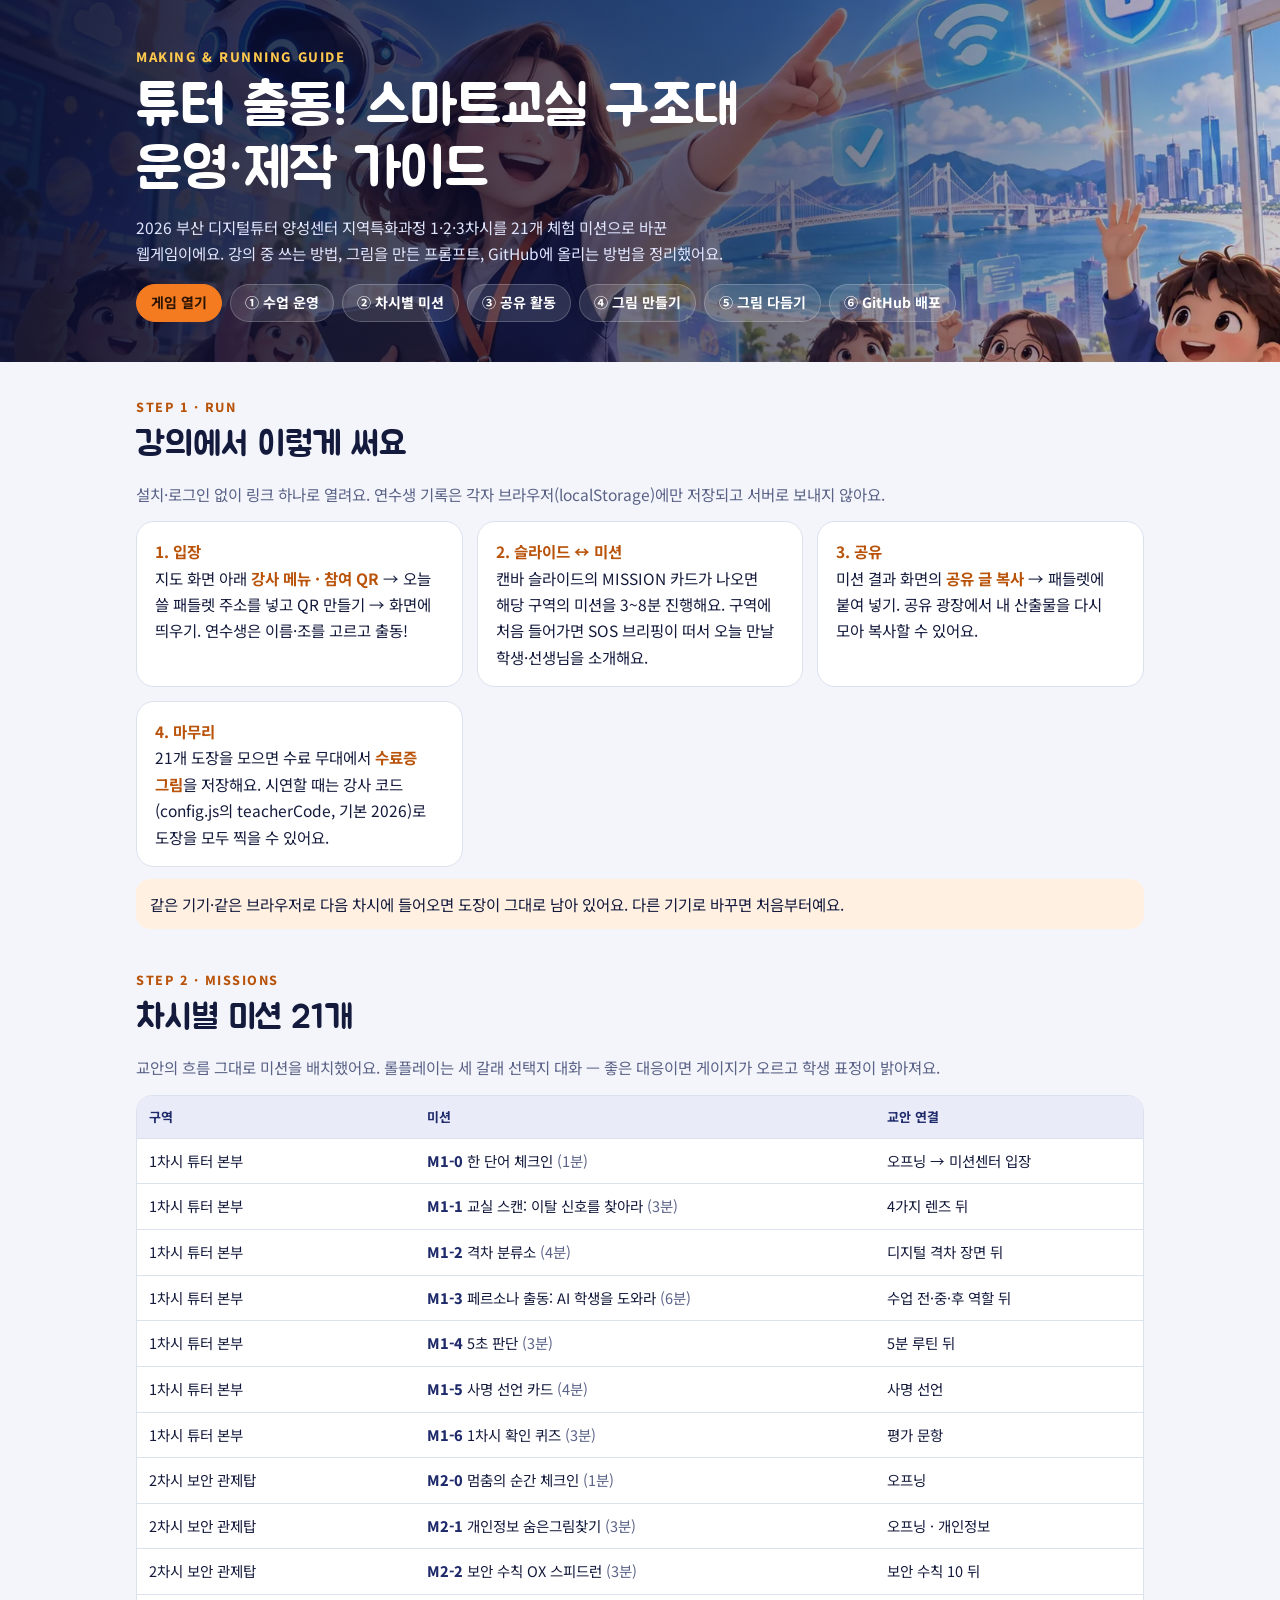
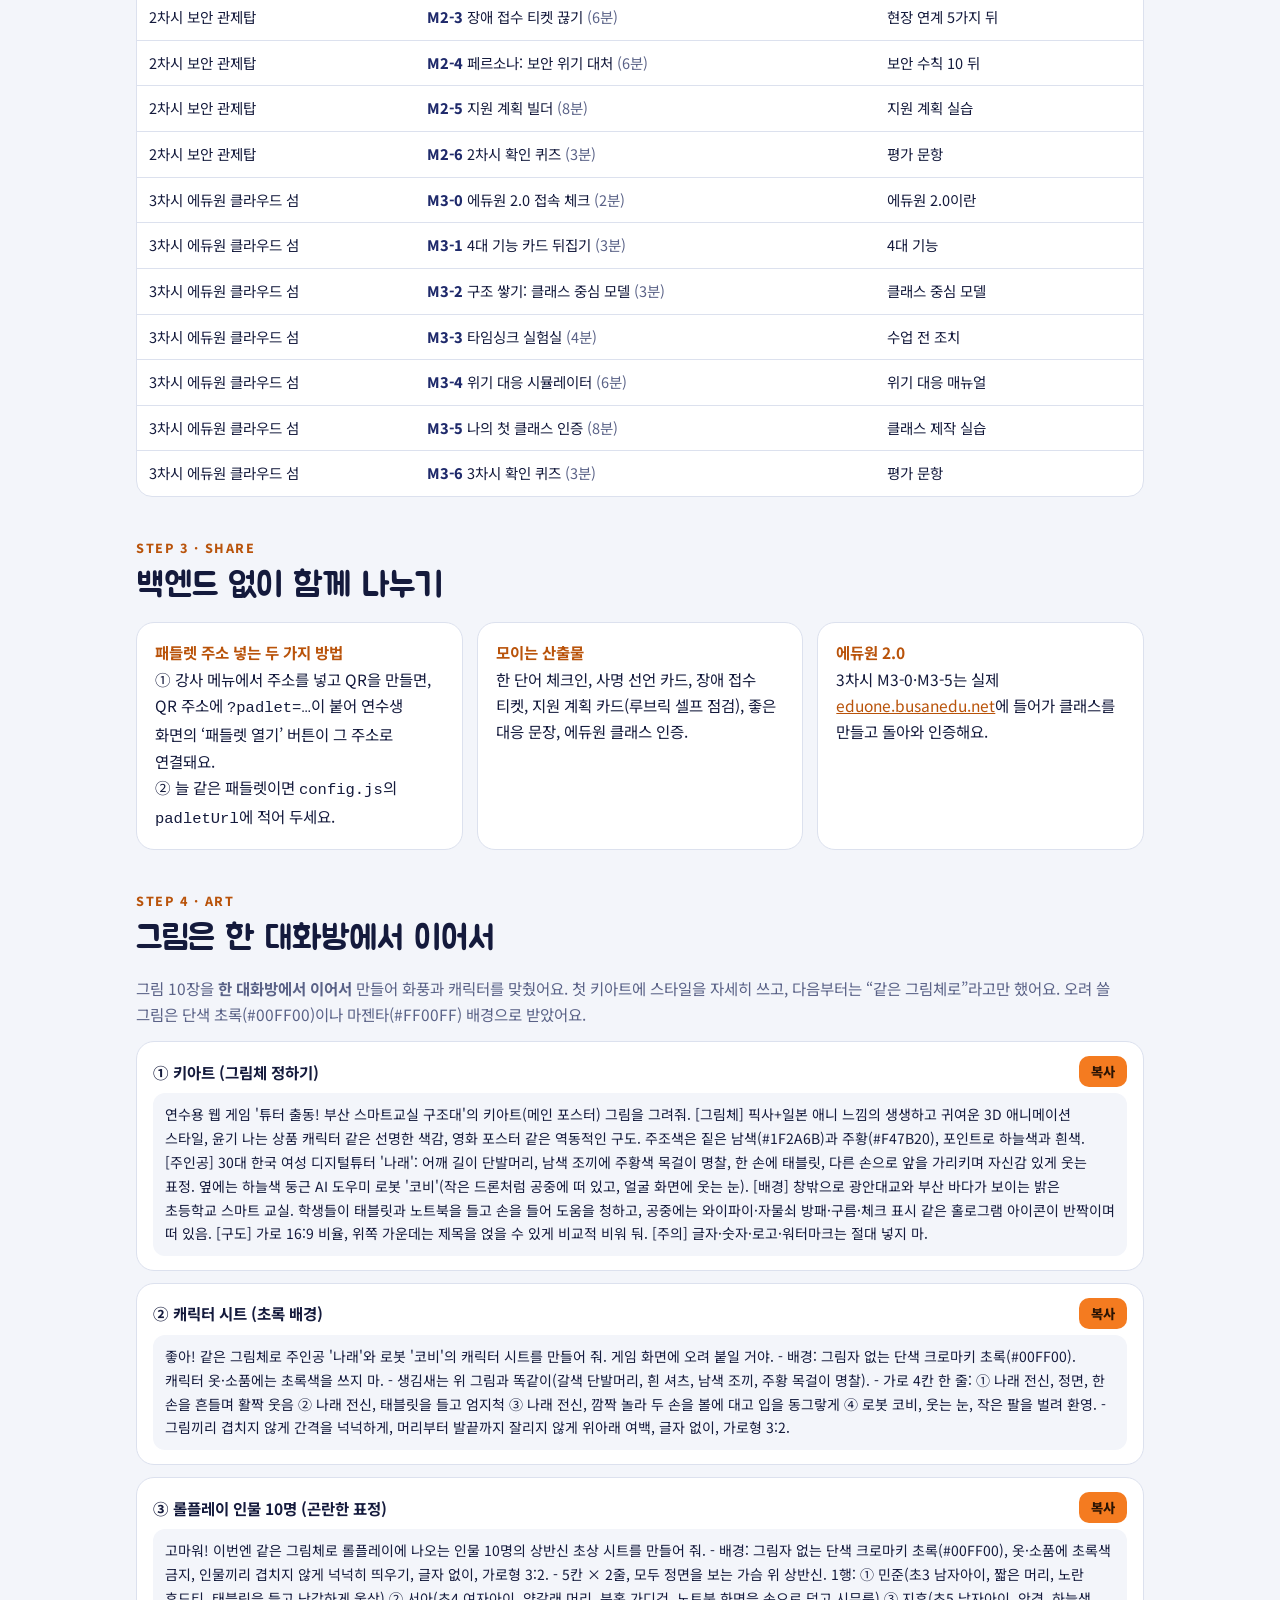
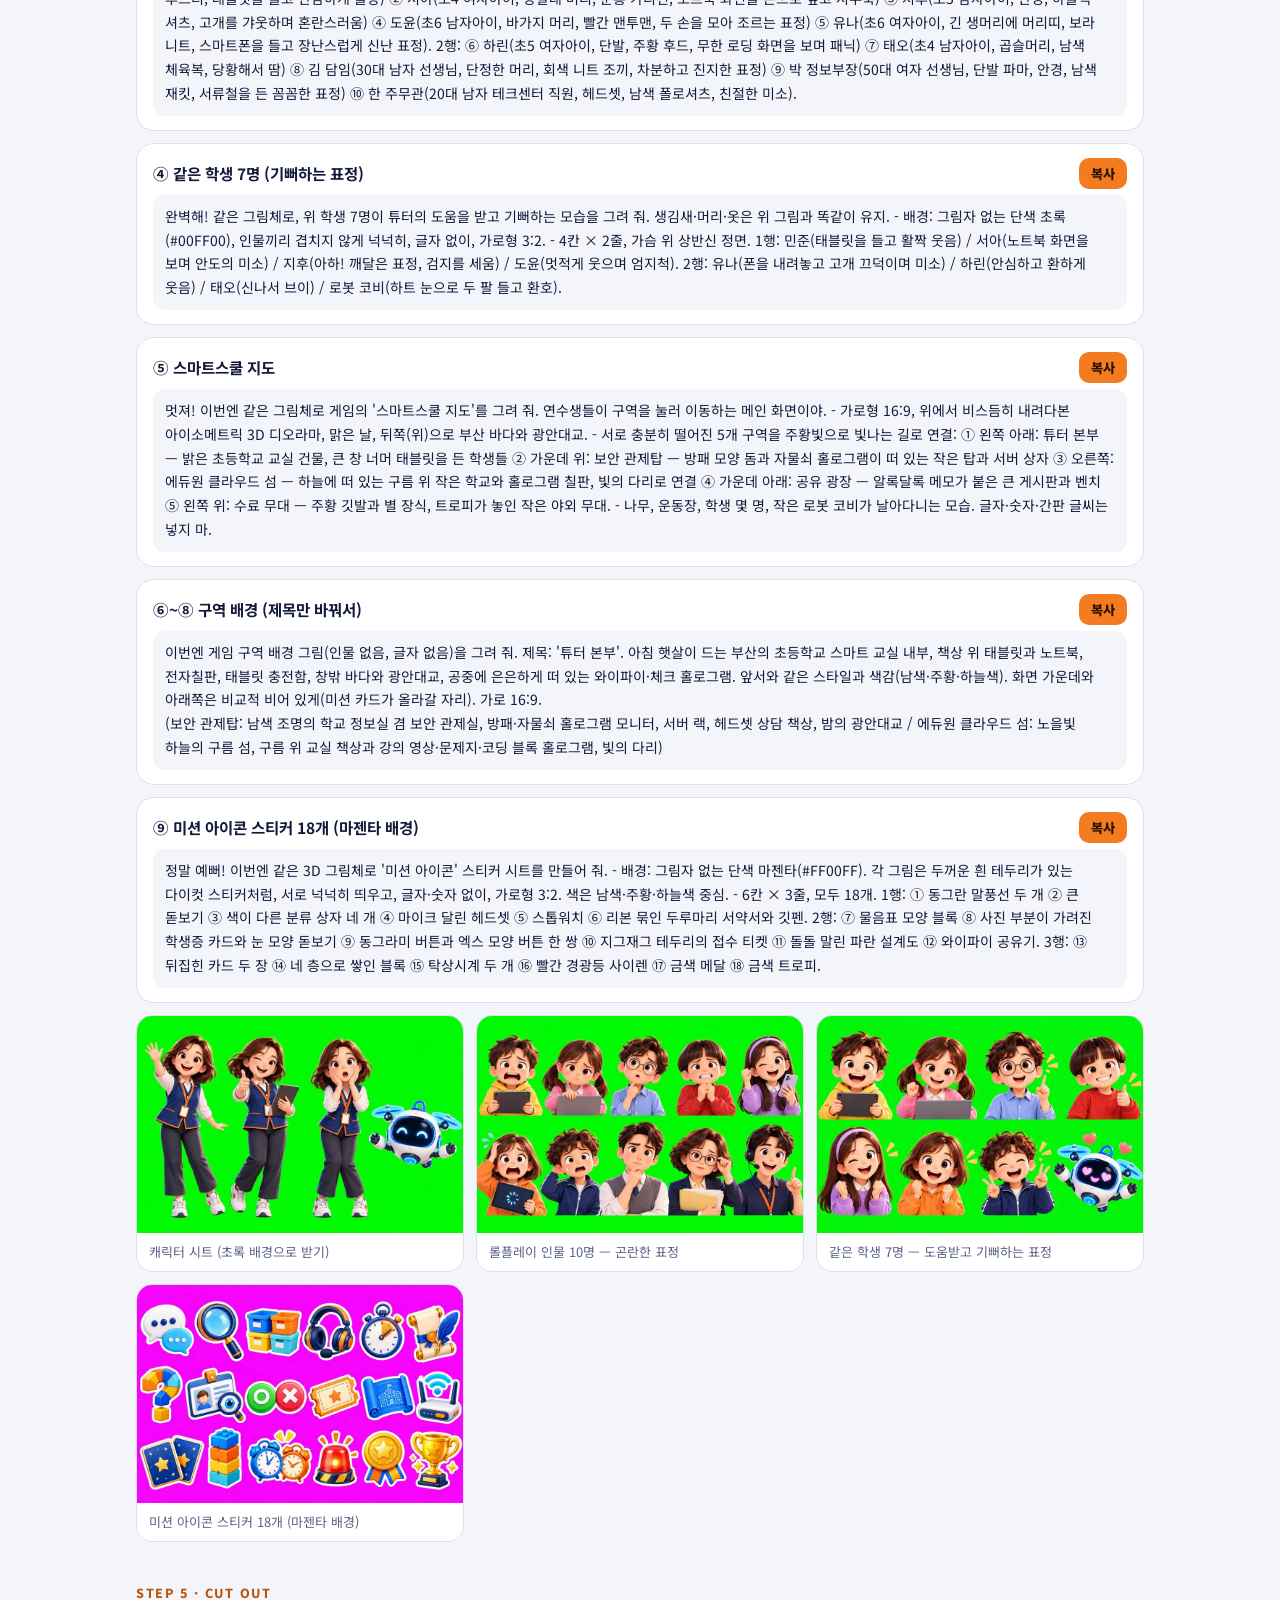
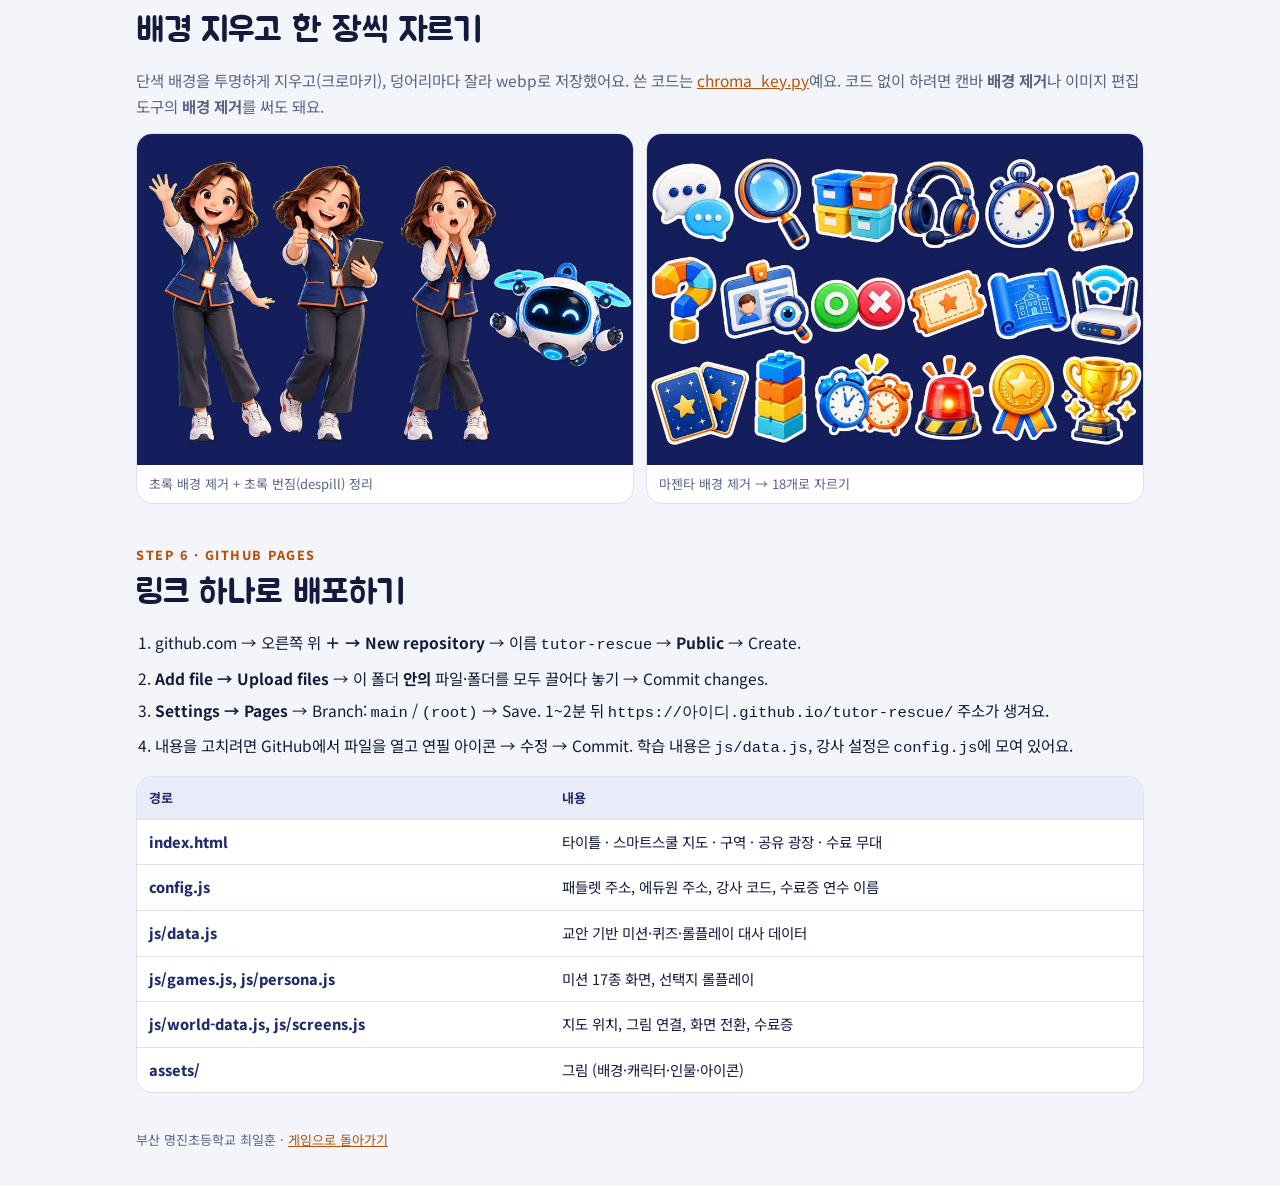
==== commit bb61786d: "에듀원 2.0 구역을 3차시로 표기 변경 (M4 → M3) Co-Authored-By: Claude Opus 5.5 <noreply@anthropic.com> Claude-Sess" ====
--- a/guide/index.html
+++ b/guide/index.html
@@ -60,7 +60,7 @@
 <header class="hero"><div class="wrap">
   <div class="kick">MAKING &amp; RUNNING GUIDE</div>
   <h1>튜터 출동! 스마트교실 구조대<br>운영·제작 가이드</h1>
-  <p>2026 부산 디지털튜터 양성센터 지역특화과정 1·2·4차시를 21개 체험 미션으로 바꾼 웹게임이에요. 강의 중 쓰는 방법, 그림을 만든 프롬프트, GitHub에 올리는 방법을 정리했어요.</p>
+  <p>2026 부산 디지털튜터 양성센터 지역특화과정 1·2·3차시를 21개 체험 미션으로 바꾼 웹게임이에요. 강의 중 쓰는 방법, 그림을 만든 프롬프트, GitHub에 올리는 방법을 정리했어요.</p>
   <nav class="toc" aria-label="목차"><a class="go" href="../">게임 열기</a><a href="#run">① 수업 운영</a><a href="#map">② 차시별 미션</a><a href="#share">③ 공유 활동</a><a href="#art">④ 그림 만들기</a><a href="#key">⑤ 그림 다듬기</a><a href="#deploy">⑥ GitHub 배포</a></nav>
 </div></header>
 
@@ -91,7 +91,7 @@
   <div class="cards">
     <div class="card"><b>패들렛 주소 넣는 두 가지 방법</b><br>① 강사 메뉴에서 주소를 넣고 QR을 만들면, QR 주소에 <code>?padlet=…</code>이 붙어 연수생 화면의 ‘패들렛 열기’ 버튼이 그 주소로 연결돼요.<br>② 늘 같은 패들렛이면 <code>config.js</code>의 <code>padletUrl</code>에 적어 두세요.</div>
     <div class="card"><b>모이는 산출물</b><br>한 단어 체크인, 사명 선언 카드, 장애 접수 티켓, 지원 계획 카드(루브릭 셀프 점검), 좋은 대응 문장, 에듀원 클래스 인증.</div>
-    <div class="card"><b>에듀원 2.0</b><br>4차시 M4-0·M4-5는 실제 <a href="https://eduone.busanedu.net" target="_blank" rel="noopener">eduone.busanedu.net</a>에 들어가 클래스를 만들고 돌아와 인증해요.</div>
+    <div class="card"><b>에듀원 2.0</b><br>3차시 M3-0·M3-5는 실제 <a href="https://eduone.busanedu.net" target="_blank" rel="noopener">eduone.busanedu.net</a>에 들어가 클래스를 만들고 돌아와 인증해요.</div>
   </div>
 </section>
 
@@ -141,7 +141,7 @@
 
 <script src="../js/data.js"></script>
 <script>
-const ZN = {s1: "1차시 튜터 본부", s2: "2차시 보안 관제탑", s4: "4차시 에듀원 클라우드 섬"};
+const ZN = {s1: "1차시 튜터 본부", s2: "2차시 보안 관제탑", s4: "3차시 에듀원 클라우드 섬"};
 const LINK = {
   "m1-0":"오프닝 → 미션센터 입장","m1-1":"4가지 렌즈 뒤","m1-2":"디지털 격차 장면 뒤","m1-3":"수업 전·중·후 역할 뒤","m1-4":"5분 루틴 뒤","m1-5":"사명 선언","m1-6":"평가 문항",
   "m2-0":"오프닝","m2-1":"오프닝 · 개인정보","m2-2":"보안 수칙 10 뒤","m2-3":"현장 연계 5가지 뒤","m2-4":"보안 수칙 10 뒤","m2-5":"지원 계획 실습","m2-6":"평가 문항",
